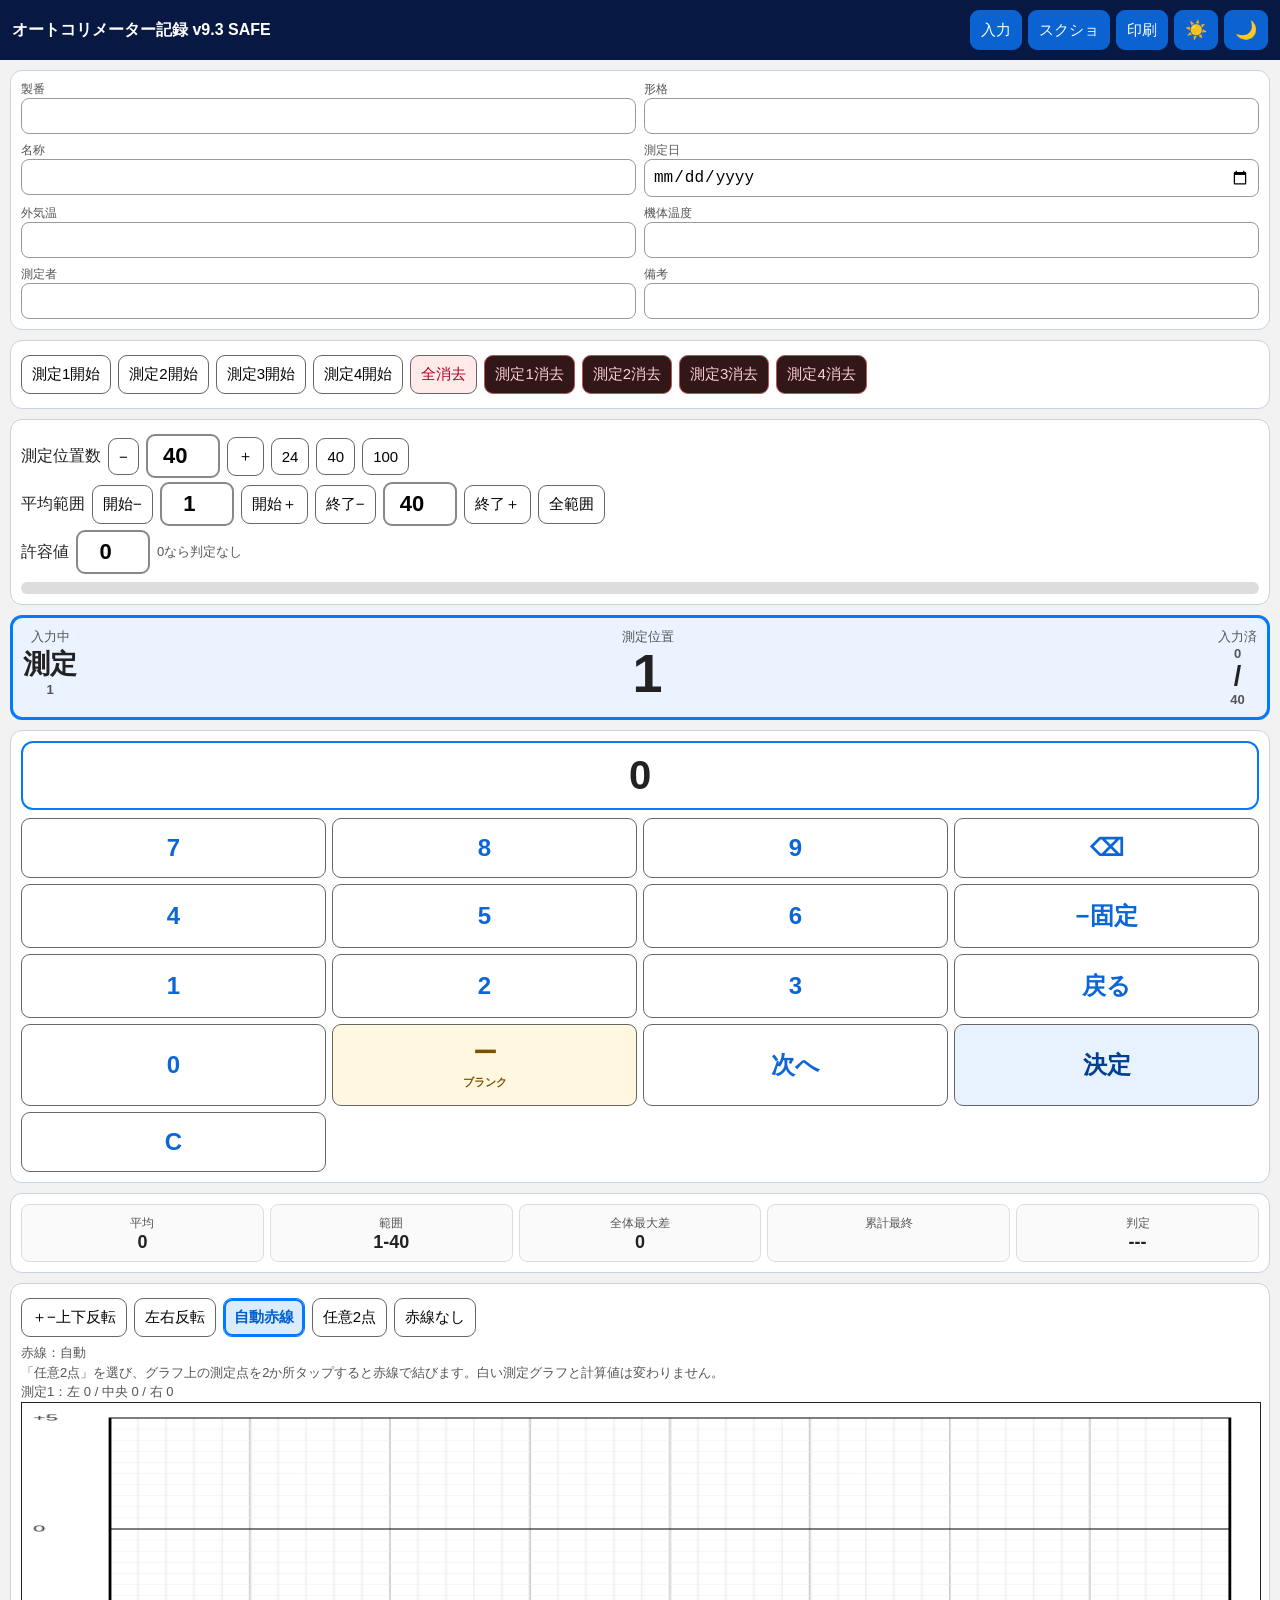
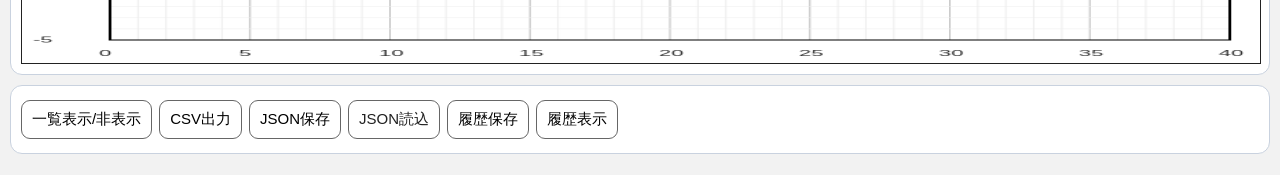
==== index.html @ a9de6040 "v9.3 finish onepage" ====
<!doctype html>
<html lang="ja">
<head>
  <meta charset="utf-8">
  <meta name="viewport" content="width=device-width,initial-scale=1,maximum-scale=1,user-scalable=no">
  <title>オートコリメーター記録 v9.3 SAFE</title>
  <link rel="manifest" href="./manifest.json">
  <link rel="stylesheet" href="./style.css">
</head>
<body>
<header>
  <div class="title">オートコリメーター記録 v9.3 SAFE</div>
  <div class="topBtns">
    <button id="inputBtn">入力</button>
    <button id="shotBtn">スクショ</button>
    <button id="printBtn">印刷</button>
    <button id="lightBtn" class="themeBtn">☀️</button>
    <button id="darkBtn" class="themeBtn">🌙</button>
  </div>
</header>

<main id="inputView">
  <section class="card">
    <div class="metaGrid">
      <label>製番<input id="serial"></label>
      <label>形格<input id="model"></label>
      <label>名称<input id="name"></label>
      <label>測定日<input id="date" type="date"></label>
      <label>外気温<input id="outsideTemp" inputmode="decimal"></label>
      <label>機体温度<input id="machineTemp" inputmode="decimal"></label>
      <label>測定者<input id="operator"></label>
      <label>備考<input id="note"></label>
    </div>
  </section>

  <section class="card">
    <div class="rowBtns">
      <button data-mode="1">測定1開始</button>
      <button data-mode="2">測定2開始</button>
      <button data-mode="3">測定3開始</button>
      <button data-mode="4">測定4開始</button>
      <button id="clearBtn" class="danger" type="button" onclick="clearAllMeasurements()">全消去</button>
      <button id="clearMode1" class="dangerSub" type="button" onclick="clearOneMeasurement(1)">測定1消去</button>
      <button id="clearMode2" class="dangerSub" type="button" onclick="clearOneMeasurement(2)">測定2消去</button>
      <button id="clearMode3" class="dangerSub" type="button" onclick="clearOneMeasurement(3)">測定3消去</button>
      <button id="clearMode4" class="dangerSub" type="button" onclick="clearOneMeasurement(4)">測定4消去</button>
    </div>
  </section>

  <section class="card" id="controlCard">
    <div class="controlLine">
      <span>測定位置数</span>
      <button id="countMinus">−</button>
      <input id="pointCountInput" class="smallNumInput" type="number" inputmode="numeric" min="0" max="100" value="40">
      <button id="countPlus">＋</button>
      <button data-count="24">24</button>
      <button data-count="40">40</button>
      <button data-count="100">100</button>
    </div>
    <div class="controlLine">
      <span>平均範囲</span>
      <button id="rangeStartMinus">開始−</button>
      <input id="rangeStartInput" class="smallNumInput" type="number" inputmode="numeric" min="1" max="100" value="1">
      <button id="rangeStartPlus">開始＋</button>
      <button id="rangeEndMinus">終了−</button>
      <input id="rangeEndInput" class="smallNumInput" type="number" inputmode="numeric" min="1" max="100" value="40">
      <button id="rangeEndPlus">終了＋</button>
      <button id="rangeAll">全範囲</button>
    </div>
    <div class="controlLine">
      <span>許容値</span>
      <input id="toleranceInput" class="smallNumInput" type="number" inputmode="decimal" step="0.5" min="0" value="0">
      <span class="note">0なら判定なし</span>
    </div>
    <div class="progress"><div id="progressBar"></div></div>
  </section>

  <section class="card current">
    <div><span>入力中</span><strong>測定<span id="modeText">1</span></strong></div>
    <div><span>測定位置</span><strong id="rowText" class="bigNum">1</strong></div>
    <div><span>入力済</span><strong><span id="doneText">0</span>/<span id="totalText">40</span></strong></div>
  </section>

  <section class="card padCard">
    <div id="readout">0</div>
    <div class="pad">
      <button data-key="7">7</button><button data-key="8">8</button><button data-key="9">9</button><button id="backspace">⌫</button>
      <button data-key="4">4</button><button data-key="5">5</button><button data-key="6">6</button><button id="minusLock">−固定</button>
      <button data-key="1">1</button><button data-key="2">2</button><button data-key="3">3</button><button id="prevRow">戻る</button>
      <button data-key="0">0</button><button id="blankBtn" class="blankBtn">ー<br><small>ブランク</small></button><button id="skipRow">次へ</button><button id="commit" class="enter">決定</button>
      <button id="clearBuf">C</button>
    </div>
  </section>

  <section class="card summary">
    <div><span>平均</span><b id="avgText">0</b></div>
    <div><span>範囲</span><b id="rangeLabel">1-40</b></div>
    <div><span>全体最大差</span><b id="devText">0</b></div>
    <div><span>累計最終</span><b id="lastText">0</b></div>
    <div><span>判定</span><b id="judgeText">---</b></div>
  </section>

  <section class="card">
    <div class="rowBtns graphBtns">
      <button id="graphInvertYBtn">＋−上下反転</button>
      <button id="graphInvertXBtn">左右反転</button>
      <button id="autoLineBtn">自動赤線</button>
      <button id="manualLineBtn">任意2点</button>
      <button id="offLineBtn">赤線なし</button>
    </div>
    <div id="manualLineStatus" class="note">赤線：自動</div>
    <div class="note">「任意2点」を選び、グラフ上の測定点を2か所タップすると赤線で結びます。白い測定グラフと計算値は変わりません。</div>
    <div id="devDetailText" class="note">測定1：左 0 / 中央 0 / 右 0</div>
    <canvas id="graph" width="900" height="520"></canvas>
  </section>

  <section class="card">
    <div class="rowBtns">
      <button id="toggleTable">一覧表示/非表示</button>
      <button id="csvBtn">CSV出力</button>
      <button id="jsonBtn">JSON保存</button>
      <label class="fileLabel">JSON読込<input id="jsonLoad" type="file" accept=".json,application/json"></label>
      <button id="historySaveBtn">履歴保存</button>
      <button id="historyToggleBtn">履歴表示</button>
    </div>
    <div id="tableWrap" class="hidden">
      <table id="dataTable">
        <thead><tr><th>位置</th><th>測1</th><th>測2</th><th>測3</th><th>測4</th><th>選択測定平均</th><th>補正</th><th>累計</th></tr></thead>
        <tbody id="tbody"></tbody>
      </table>
    </div>
    <div id="historyWrap" class="hidden">
      <h3>測定履歴</h3>
      <div id="historyList"></div>
    </div>
  </section>
</main>


<main id="shotView" class="hidden">
  <div class="printPreviewControls screenOnly">
    <button id="backInput1">入力画面へ戻る</button>
    <button data-print-mode="1">測定1</button>
    <button data-print-mode="2">測定2</button>
    <button data-print-mode="3">測定3</button>
    <button data-print-mode="4">測定4</button>
    <button id="doPrint">表示中を印刷</button>
    <button id="printAllModes">4測定を印刷</button>
    <button id="pdfSelected">PDF保存（表示中）</button>
    <button id="pdfAllModes">PDF保存（4測定）</button>
  </div>
  <div id="printPages"></div>
</main>

<script src="./calc.js"></script>
<script src="./graph.js"></script>
<script src="./app.js"></script>
<script>
if("serviceWorker" in navigator){window.addEventListener("load",()=>navigator.serviceWorker.register("./service-worker.js").catch(()=>{}))}
</script>
</body>
</html>
---- style.css ----
body{font-family:-apple-system,BlinkMacSystemFont,"Segoe UI",sans-serif;margin:0;background:#f2f2f2;color:#222}
header{position:sticky;top:0;z-index:5;background:#071943;color:#fff;padding:10px 12px;display:flex;justify-content:space-between;align-items:center;gap:8px}
.title{font-weight:800}.topBtns{display:flex;gap:6px}button{touch-action:manipulation;-webkit-tap-highlight-color:transparent}
button{font-size:15px;padding:9px 10px;border:1px solid #666;border-radius:9px;background:#fff}.topBtns button{background:#0b63d1;color:white;border-color:#0b63d1}
main{padding:10px}.card{background:#fff;border:1px solid #c9d2df;border-radius:12px;padding:10px;margin-bottom:10px}
.metaGrid{display:grid;grid-template-columns:repeat(2,1fr);gap:8px}.metaGrid label{font-size:12px;color:#555}.metaGrid input{width:100%;box-sizing:border-box;font-size:16px;padding:8px;border:1px solid #999;border-radius:8px}
.rowBtns,.controlLine{display:flex;gap:7px;flex-wrap:wrap;align-items:center;margin:4px 0}.controlLine b{font-size:22px;min-width:36px;text-align:center}.danger{background:#ffe9e9;color:#b00020}
.fileLabel{font-size:15px;padding:9px 10px;border:1px solid #666;border-radius:9px;background:#fff}.fileLabel input{display:none}
.smallNumInput{width:74px;box-sizing:border-box;font-size:22px;font-weight:800;text-align:center;padding:7px;border:2px solid #888;border-radius:9px;background:#fff}
.progress{height:12px;background:#ddd;border-radius:12px;overflow:hidden;margin-top:8px}#progressBar{height:100%;width:0;background:#007aff}
.current{border:3px solid #007aff;background:#eaf3ff;display:flex;justify-content:space-between;text-align:center}.current span{display:block;color:#555;font-size:13px}.current strong{font-size:27px}.bigNum{font-size:54px!important;line-height:1}
#readout{font-size:40px;font-weight:900;text-align:center;padding:10px;border:2px solid #007aff;border-radius:12px;margin-bottom:8px}.pad{display:grid;grid-template-columns:repeat(4,1fr);gap:6px}.pad button{font-size:24px;font-weight:900;padding:15px 0;color:#0b66d8}.pad .enter{background:#e8f2ff;color:#003f91}.minusOn{background:#ffe5e5!important;color:#c00000!important;border:3px solid #c00000!important}
.summary{display:grid;grid-template-columns:repeat(5,1fr);gap:6px}.summary div{background:#fafafa;border:1px solid #ddd;border-radius:8px;padding:8px;text-align:center}.summary span{font-size:12px;color:#555}.summary b{display:block;font-size:18px}.pass{color:#008000}.ng{color:#c00000}
.note{font-size:13px;color:#555;line-height:1.5}canvas{width:100%;height:260px;border:1px solid #222;background:#fff;display:block}
table{border-collapse:collapse;width:100%;font-size:12px}th,td{border:1px solid #aaa;padding:4px;text-align:center}th{background:#eee}td button{width:100%;min-height:30px;border:1px solid #bbb;border-radius:5px;background:#fff}
.hidden{display:none!important}.printCard{background:#fff;color:#000}.printCard h2{text-align:center;margin:0 0 8px}.metaTable{font-size:14px;margin-bottom:8px}#printGraph{height:520px;margin:8px 0}.screenBtns{display:flex;gap:8px;margin-top:10px}
.histItem{border:1px solid #ddd;border-radius:8px;padding:8px;margin:6px 0;background:#fafafa;display:flex;gap:6px;justify-content:space-between;align-items:center;flex-wrap:wrap}
@media print{header,.screenBtns{display:none!important}body{background:#fff}main{padding:0}.card{border:1px solid #000;border-radius:0}#printGraph{height:520px}}
@media(max-width:520px){.metaGrid{grid-template-columns:1fr}.summary{grid-template-columns:repeat(2,1fr)}.current strong{font-size:22px}.bigNum{font-size:44px!important}}


/* v7.1 dark mode */
.themeBtn{min-width:44px;font-size:18px;padding:8px 10px}
body.dark{background:#0f1115;color:#e9edf5}
body.dark header{background:#05070b;color:#fff;border-bottom:1px solid #2b3445}
body.dark .card{background:#171b22;border-color:#333d4e;color:#e9edf5}
body.dark .metaGrid label,body.dark .current span,body.dark .summary span,body.dark .note{color:#b8c0cc}
body.dark input,body.dark .smallNumInput{background:#0f141c;color:#f5f7fb;border-color:#566276}
body.dark button{background:#202734;color:#f4f7ff;border-color:#566276}
body.dark .topBtns button{background:#12376b;color:#fff;border-color:#2e6ac4}
body.dark .danger{background:#3a1717;color:#ffb5b5;border-color:#8d3a3a}
body.dark .fileLabel{background:#202734;color:#f4f7ff;border-color:#566276}
body.dark .progress{background:#303846}
body.dark .current{background:#10243f;border-color:#2f8cff}
body.dark #readout{background:#0f141c;color:#fff;border-color:#2f8cff}
body.dark .pad .enter{background:#12376b;color:#fff}
body.dark .summary div{background:#11161e;border-color:#333d4e}
body.dark canvas{background:#0d1117;border-color:#596579}
body.dark table{color:#e9edf5}
body.dark th{background:#242b36}
body.dark td,body.dark th{border-color:#596579}
body.dark td button{background:#11161e;color:#e9edf5;border-color:#596579}
body.dark .printCard{background:#171b22;color:#e9edf5}
body.dark .histItem{background:#11161e;border-color:#333d4e}
@media print{body.dark{background:#fff;color:#000}body.dark .printCard{background:#fff;color:#000}body.dark canvas{background:#fff}}

/* v7.2 graph controls */
.graphBtns{margin-bottom:6px}.graphBtns button.active{background:#dcecff;border-color:#007aff;color:#005fcf;font-weight:800}body.dark .graphBtns button.active{background:#12376b;border-color:#2f8cff;color:#fff}

/* v7.8 independent table */
td button.disabledCell, body.dark td button.disabledCell{opacity:.25;background:transparent;color:transparent;border-color:#444;pointer-events:none}

button.dangerSub{border-color:#b55;color:#ffd0d0;background:#321719}
button.dangerSub:active{background:#4a2024}

.blankBtn{line-height:1.05;background:#fff7df!important;color:#7a5200!important}
.blankBtn small{font-size:11px;font-weight:700}
body.dark .blankBtn{background:#4b3b15!important;color:#ffe5a2!important;border-color:#8d742f!important}
#graph.manualPick{cursor:crosshair;touch-action:manipulation}
.graphBtns button.active{box-shadow:inset 0 0 0 2px #007aff}


/* v8.5 現場標準レイアウト1 */
#shotView{background:#737373;min-height:100vh;overflow:auto;padding:12px}
.printPreviewControls{position:sticky;top:0;z-index:20;display:flex;flex-wrap:wrap;gap:7px;padding:8px;margin:0 auto 10px;max-width:194mm;background:#171b22;border:1px solid #596579;border-radius:10px}
.printPreviewControls button.active{background:#0b63d1;color:#fff;border-color:#2f8cff}
#printPages{display:flex;flex-direction:column;align-items:center;gap:12px}
.printSheet{box-sizing:border-box;width:194mm;height:281mm;padding:3mm;background:#fff;color:#000;border:1px solid #000;display:none;flex-direction:column;page-break-after:always;break-after:page;font-family:"Yu Gothic","Meiryo",sans-serif}
.printSheet.active{display:flex}
.fieldPrintTitle{position:relative;height:9mm;display:flex;align-items:center;justify-content:center;font-size:15pt;font-weight:800;letter-spacing:.05em}
.fieldPrintTitle .modeLabel{position:absolute;right:2mm;bottom:1mm;font-size:9pt;font-weight:700}
.fieldMeta{width:100%;height:28mm;table-layout:fixed;border-collapse:collapse;font-size:8.5pt}
.fieldMeta th,.fieldMeta td{border:1px solid #000;padding:1mm 1.4mm;background:#fff;color:#000}
.fieldMeta th{width:12mm;font-weight:700;white-space:nowrap}
.fieldMeta .nameCell{text-align:center;font-size:10pt;font-weight:700;line-height:1.45}
.fieldBody{flex:1;min-height:0;display:grid;grid-template-columns:49.5% 50.5%;border-left:1px solid #000;border-right:1px solid #000;border-bottom:1px solid #000}
.fieldTableWrap,.fieldGraphWrap{min-width:0;min-height:0}
.fieldTable{width:100%;height:100%;table-layout:fixed;border-collapse:collapse;font-size:6.6pt}
.fieldTable th,.fieldTable td{padding:0;height:auto;border:1px solid #000;background:#fff;color:#000;text-align:center;line-height:1}
.fieldTable thead tr:first-child{height:7mm}
.fieldTable thead tr:last-child{height:6mm}
.fieldTable .posCol{width:10%}.fieldTable .measureCol{width:18%}.fieldTable .avgCol{width:18%}.fieldTable .corrCol{width:16%}.fieldTable .cumCol{width:18%}
.fieldGraphWrap{display:flex;flex-direction:column;border-left:1px solid #000}
.fieldGraphHeading{height:13mm;box-sizing:border-box;display:flex;align-items:center;justify-content:center;border-bottom:1px solid #000;font-size:9pt;font-weight:700}
.fieldPrintGraph{flex:1;min-height:0;width:100%;height:100%;border:0;background:#fff}
.fieldFooter{height:14mm;display:grid;grid-template-columns:14% 14% 15% 25% 32%;border-left:1px solid #000;border-right:1px solid #000;border-bottom:1px solid #000;font-size:7.5pt}
.fieldFooter>div{border-right:1px solid #000;display:flex;flex-direction:column;align-items:center;justify-content:center;text-align:center;padding:.5mm}
.fieldFooter>div:last-child{border-right:0}
.fieldFooter b{font-size:9pt;margin-top:.5mm}
.fieldFooter .notePrint{align-items:flex-start;text-align:left;padding-left:2mm;overflow:hidden}
@media screen and (max-width:820px){#shotView{padding:6px}}
@page{size:A4 portrait;margin:8mm}
@media print{
 html,body{width:auto!important;height:auto!important;background:#fff!important}
 header,#inputView,.screenOnly{display:none!important}
 #shotView{display:block!important;padding:0!important;background:#fff!important;overflow:visible!important}
 #printPages{display:block!important}
 .printSheet{display:none;width:194mm;height:281mm;padding:3mm;margin:0;border:0;box-shadow:none}
 body.printing-all .printSheet{display:flex!important}
 body.printing-selected .printSheet.active{display:flex!important}
 body.printing-selected .printSheet:not(.active){display:none!important}
 .printSheet:last-child{page-break-after:auto;break-after:auto}
}


/* v8.6 印刷品質調整 */
.printSheet,
.printSheet *{
  -webkit-print-color-adjust:exact;
  print-color-adjust:exact;
}
.printSheet,
.printSheet table,
.printSheet th,
.printSheet td,
.printSheet .fieldPrintTitle,
.printSheet .fieldGraphHeading,
.printSheet .fieldFooter,
.printSheet .fieldMeta,
.printSheet .fieldTable{
  background:#fff!important;
  color:#000!important;
}
.printSheet th,
.printSheet td{
  border-color:#000!important;
}
.fieldGraphHeading{
  padding:0!important;
  display:grid!important;
  grid-template-rows:6.5mm 6.5mm;
  align-items:stretch!important;
}
.fieldGraphTitle{
  display:flex;
  justify-content:center;
  align-items:center;
  border-bottom:1px solid #000;
  font-size:9pt;
  font-weight:700;
}
.fieldScaleLabels{
  position:relative;
  height:100%;
  overflow:visible;
  font-size:6.5pt;
  font-weight:500;
}
.fieldScaleLabels span{
  position:absolute;
  top:50%;
  transform:translate(-50%,-50%);
  white-space:nowrap;
}
.fieldPrintGraph{
  display:block;
  width:100%!important;
  height:100%!important;
}
@media print{
  .printSheet,
  .printSheet *{
    background:#fff!important;
    color:#000!important;
    box-shadow:none!important;
    text-shadow:none!important;
  }
  .printSheet th,
  .printSheet td{
    background:#fff!important;
    color:#000!important;
    border-color:#000!important;
  }
}


/* v8.7 印刷レイアウト微調整 */
.fieldBody{
  column-gap:0!important;
  gap:0!important;
}
.fieldTableWrap{
  margin:0!important;
  padding:0!important;
}
.fieldGraphWrap{
  margin:0!important;
  padding:0!important;
  border-left:0!important;
}
.fieldTable{
  border-right:1px solid #000!important;
}
.fieldPrintGraph{
  margin:0!important;
  padding:0!important;
}
.fieldScaleLabels span{
  font-size:6.2pt!important;
}


/* v8.8 A4 1ページ安定化 */
@page{size:A4 portrait;margin:0!important}
@media print{
 html,body{margin:0!important;padding:0!important;width:210mm!important;height:auto!important}
 #shotView{margin:0!important;padding:0!important}
 .printSheet{
  box-sizing:border-box!important;width:210mm!important;height:296mm!important;max-height:296mm!important;
  padding:9mm 10mm 10mm!important;overflow:hidden!important;
  page-break-inside:avoid!important;break-inside:avoid!important
 }
 .fieldPrintTitle{height:8mm!important;font-size:13pt!important}
 .fieldMeta{height:25mm!important}
 .fieldFooter{height:12mm!important}
}


/* v9.1 スキャン原本準拠・現場標準レイアウト1 */
.printSheet{
  width:194mm!important;
  height:281mm!important;
  padding:6mm 9mm 7mm!important;
  border:0!important;
}
.fieldPrintTitle{
  height:8mm!important;
  justify-content:flex-start!important;
  font-size:0!important;
}
.fieldPrintTitle::after{
  content:"";
}
.fieldPrintTitle .modeLabel{
  right:0!important;
  bottom:0!important;
  font-size:7pt!important;
}
.fieldMeta{
  height:18mm!important;
  font-size:7.2pt!important;
}
.fieldMeta th,.fieldMeta td{
  padding:.35mm .8mm!important;
  line-height:1.05!important;
}
.fieldMeta th{width:10mm!important}
.fieldMeta .nameCell{
  text-align:left!important;
  font-size:7.5pt!important;
  font-weight:400!important;
  padding-left:1mm!important;
}
.fieldBody{
  grid-template-columns:41% 59%!important;
  border-top:0!important;
}
.fieldTable{
  font-size:6.4pt!important;
}
.fieldTable thead tr:first-child{height:5mm!important}
.fieldTable thead tr:last-child{height:5mm!important}
.fieldTable th,.fieldTable td{
  border-width:.35mm!important;
}
.fieldTable .posCol{width:14%!important}
.fieldTable .measureCol{width:18%!important}
.fieldTable .avgCol{width:18%!important}
.fieldTable .corrCol{width:15%!important}
.fieldTable .cumCol{width:17%!important}
.fieldGraphHeading{
  height:10mm!important;
  grid-template-rows:5mm 5mm!important;
  border-bottom:.35mm solid #000!important;
}
.fieldGraphTitle{
  font-size:7pt!important;
  border-bottom:0!important;
}
.fieldScaleLabels{
  font-size:6pt!important;
}
.fieldScaleLabels span{
  font-size:6pt!important;
}
.fieldFooter{
  height:12mm!important;
  grid-template-columns:34% 18% 24% 24%!important;
  font-size:6.5pt!important;
}
.fieldFooter>div:nth-child(2),
.fieldFooter>div:nth-child(3),
.fieldFooter>div:nth-child(4){
  display:none!important;
}
.fieldFooter>div:first-child{
  grid-column:2/3;
}
.fieldFooter .notePrint{
  grid-column:3/5;
}
.scanFooterInfo{
  height:11mm;
  display:grid;
  grid-template-columns:34% 18% 24% 24%;
  border-left:.35mm solid #000;
  border-right:.35mm solid #000;
  border-bottom:.35mm solid #000;
  font-size:6.5pt;
}
.scanFooterInfo>div{
  border-right:.35mm solid #000;
  display:flex;
  align-items:center;
  padding:0 1mm;
}
.scanFooterInfo>div:last-child{border-right:0}
.scanFooterLeft{
  display:grid!important;
  grid-template-rows:repeat(3,1fr);
  padding:0!important;
}
.scanFooterLeft span{
  border-bottom:.25mm solid #000;
  padding-left:1mm;
  display:flex;
  align-items:center;
}
.scanFooterLeft span:last-child{border-bottom:0}
@media print{
 .printSheet{
  width:210mm!important;
  height:296mm!important;
  padding:12mm 18mm 12mm!important;
 }
}


/* v9.2 スキャン原本完全再現向け上書き */
.printSheet{
  width:194mm!important;
  height:281mm!important;
  padding:5mm 8mm 6mm!important;
  border:0!important;
  font-family:"Yu Gothic","Meiryo",sans-serif!important;
}
.originalTopCode{
  height:7mm;
  position:relative;
}
.originalTopCode::after{
  content:"";
  position:absolute;
  right:0;
  bottom:1mm;
  font-size:6.5pt;
}
.fieldPrintTitle{display:none!important}

.originalMeta{
  height:17mm!important;
  border-collapse:collapse!important;
  table-layout:fixed!important;
  font-size:6.8pt!important;
}
.originalMeta th,.originalMeta td{
  border:.32mm solid #000!important;
  background:#fff!important;
  color:#000!important;
  padding:.15mm .6mm!important;
  line-height:1.05!important;
  vertical-align:middle!important;
}
.originalMeta th{
  width:11mm!important;
  font-weight:700!important;
  text-align:left!important;
  white-space:nowrap!important;
}
.originalMeta .nameHead{
  width:11mm!important;
  text-align:left!important;
}
.originalMeta .nameCell{
  width:52mm!important;
  text-align:left!important;
  font-size:7pt!important;
  font-weight:400!important;
  padding-left:.8mm!important;
}

.fieldBody{
  flex:1!important;
  min-height:0!important;
  display:grid!important;
  grid-template-columns:40.7% 59.3%!important;
  gap:0!important;
  border-left:.32mm solid #000!important;
  border-right:.32mm solid #000!important;
  border-bottom:0!important;
}
.fieldTableWrap,.fieldGraphWrap{
  min-width:0!important;
  min-height:0!important;
  margin:0!important;
  padding:0!important;
}
.fieldTable{
  width:100%!important;
  height:100%!important;
  table-layout:fixed!important;
  border-collapse:collapse!important;
  font-size:6.1pt!important;
  border-right:.32mm solid #000!important;
}
.fieldTable th,.fieldTable td{
  padding:0!important;
  border:.25mm solid #000!important;
  background:#fff!important;
  color:#000!important;
  text-align:center!important;
  line-height:1!important;
}
.fieldTable thead tr:first-child{height:4.5mm!important}
.fieldTable thead tr:last-child{height:4.2mm!important}
.fieldTable .posCol{width:14%!important}
.fieldTable .measureCol{width:18%!important}
.fieldTable .avgCol{width:18%!important}
.fieldTable .corrCol{width:15%!important}
.fieldTable .cumCol{width:17%!important}

.fieldGraphWrap{
  display:flex!important;
  flex-direction:column!important;
  border-left:0!important;
}
.fieldGraphHeading{
  height:8.7mm!important;
  display:grid!important;
  grid-template-rows:4.4mm 4.3mm!important;
  border-bottom:.32mm solid #000!important;
  background:#fff!important;
  overflow:visible!important;
}
.fieldGraphTitle{
  display:flex!important;
  align-items:center!important;
  justify-content:center!important;
  font-size:6.8pt!important;
  font-weight:700!important;
  border:0!important;
  white-space:nowrap!important;
}
.fieldScaleLabels{
  position:relative!important;
  overflow:visible!important;
  height:100%!important;
  font-size:5.5pt!important;
}
.fieldScaleLabels span{
  position:absolute!important;
  top:50%!important;
  width:10mm!important;
  margin-left:-5mm!important;
  transform:translateY(-50%)!important;
  text-align:center!important;
  white-space:nowrap!important;
  font-size:5.5pt!important;
  line-height:1!important;
}
.fieldPrintGraph{
  flex:1!important;
  width:100%!important;
  height:100%!important;
  display:block!important;
  margin:0!important;
  padding:0!important;
  border:0!important;
  background:#fff!important;
}

.scanFooterInfo,.fieldFooter{display:none!important}
.originalFooter{
  height:10.5mm;
  display:grid;
  grid-template-columns:40.7% 18% 18% 23.3%;
  border-left:.32mm solid #000;
  border-right:.32mm solid #000;
  border-bottom:.32mm solid #000;
  font-size:6.2pt;
}
.originalFooter>div{
  border-right:.32mm solid #000;
  min-width:0;
}
.originalFooter>div:last-child{border-right:0}
.originalFooterLeft{
  display:grid;
  grid-template-rows:repeat(3,1fr);
}
.originalFooterLeft>div{
  display:grid;
  grid-template-columns:1fr 11mm;
  border-bottom:.25mm solid #000;
  align-items:center;
}
.originalFooterLeft>div:last-child{border-bottom:0}
.originalFooterLeft span:first-child{padding-left:1mm}
.unitCell{
  height:100%;
  border-left:.25mm solid #000;
  display:flex;
  align-items:center;
  justify-content:center;
}
.judgeLabel,.judgeValue,.footerBlank{
  display:flex;
  align-items:center;
  justify-content:center;
}
.judgeValue{font-weight:700}

@media print{
 @page{size:A4 portrait;margin:0!important}
 html,body{margin:0!important;padding:0!important;width:210mm!important;height:297mm!important}
 .printSheet{
   width:210mm!important;
   height:297mm!important;
   padding:8mm 17mm 8mm!important;
   overflow:hidden!important;
   page-break-after:always!important;
   break-after:page!important;
 }
 .printSheet:last-child{page-break-after:auto!important;break-after:auto!important}
}


/* v9.3 仕上げ版：目盛数字非表示・A4一枚固定 */
.fieldScaleLabels{
  visibility:hidden!important;
}
.fieldScaleLabels span{
  display:none!important;
}
.fieldGraphHeading{
  grid-template-rows:4.4mm 4.3mm!important;
}
.printSheet{
  width:194mm!important;
  height:278mm!important;
  padding:4mm 8mm 5mm!important;
}
.originalTopCode{height:5.5mm!important}
.originalMeta{height:16mm!important}
.originalFooter{height:9.5mm!important}
.fieldGraphTitle{font-size:6.5pt!important}

@media print{
  @page{size:A4 portrait;margin:0!important}
  html,body{
    margin:0!important;
    padding:0!important;
    width:210mm!important;
    height:297mm!important;
    overflow:hidden!important;
  }
  #shotView{
    margin:0!important;
    padding:0!important;
    overflow:hidden!important;
  }
  #printPages{
    margin:0!important;
    padding:0!important;
    display:block!important;
  }
  .printSheet{
    box-sizing:border-box!important;
    width:210mm!important;
    height:294mm!important;
    max-height:294mm!important;
    padding:7mm 16mm 7mm!important;
    overflow:hidden!important;
    page-break-inside:avoid!important;
    break-inside:avoid!important;
    page-break-after:always!important;
    break-after:page!important;
  }
  .printSheet:last-child{
    page-break-after:auto!important;
    break-after:auto!important;
  }
  .originalTopCode{height:5mm!important}
  .originalMeta{height:15.5mm!important}
  .originalFooter{height:9mm!important}
}
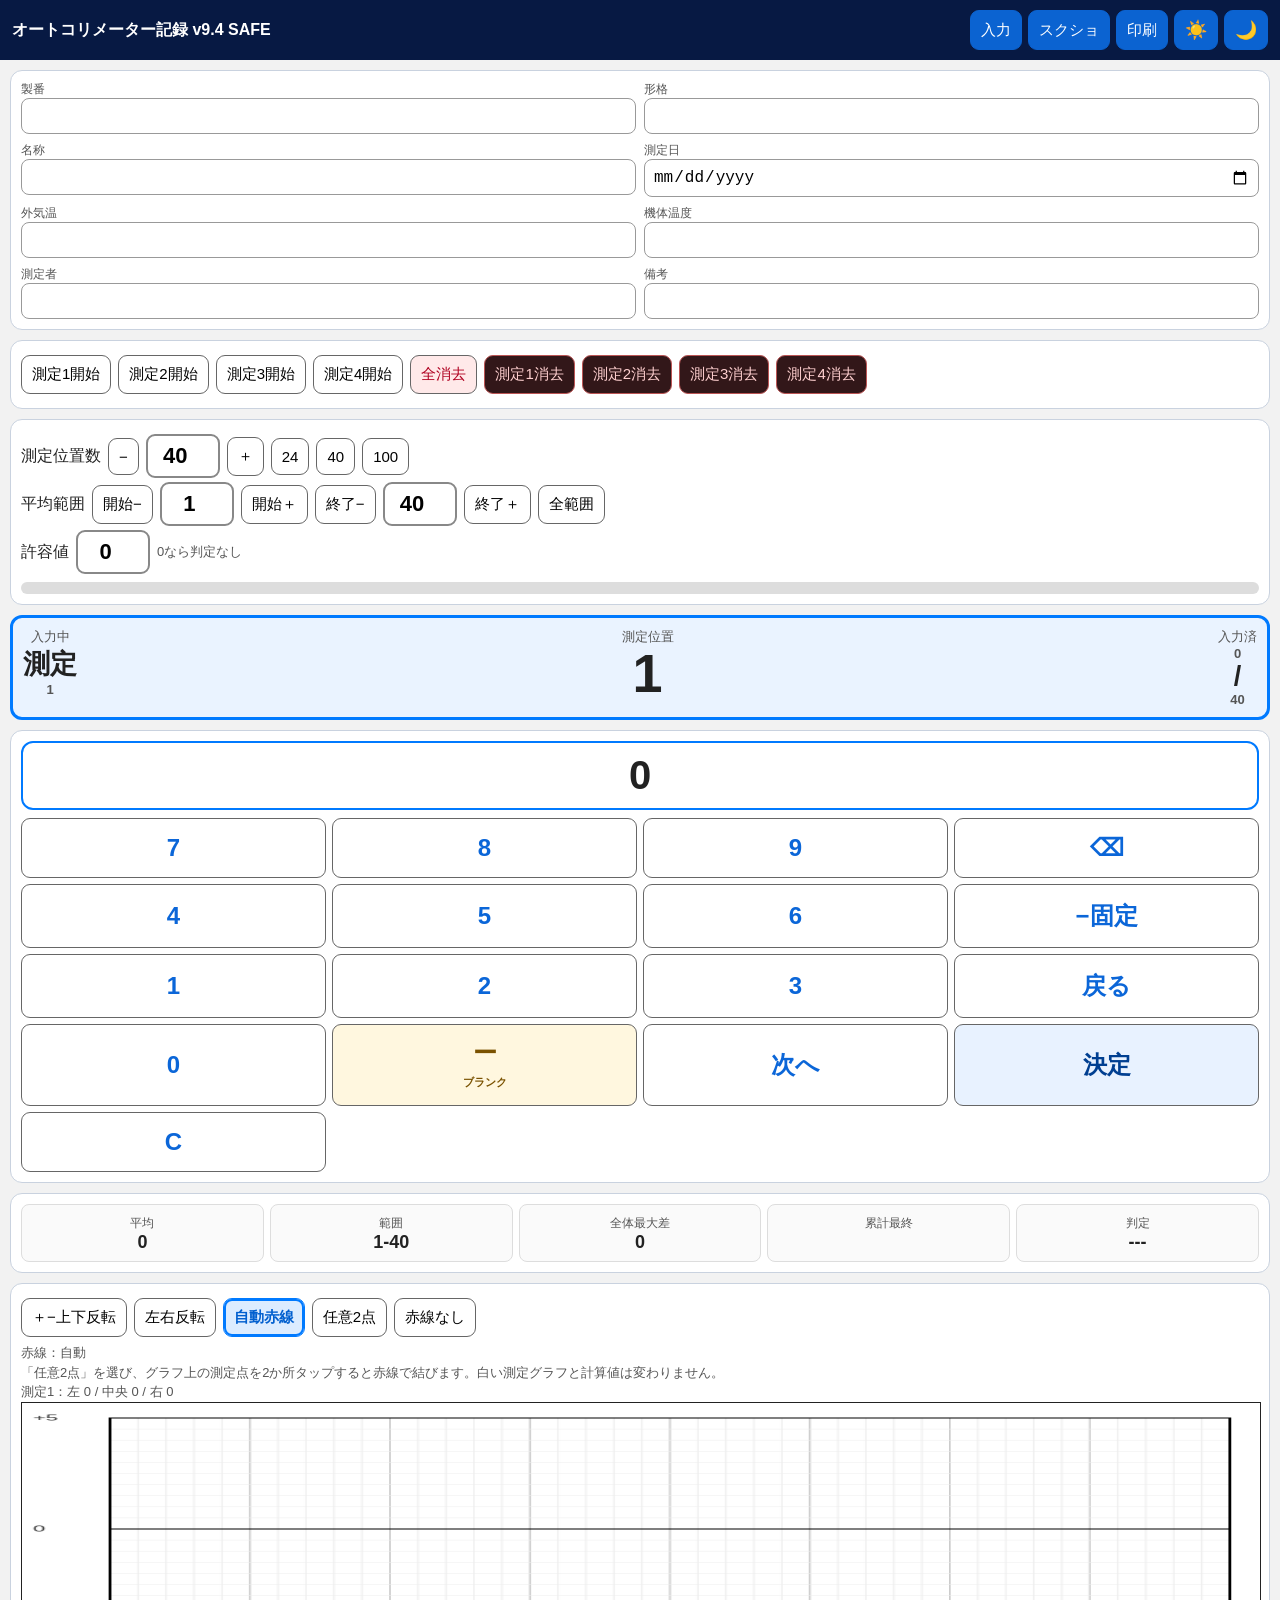
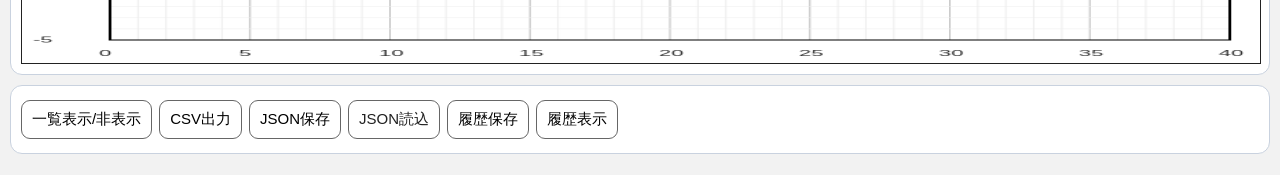
==== commit 1ae57c9c: "v9.4 flip onepage fix" ====
--- a/index.html
+++ b/index.html
@@ -3,13 +3,13 @@
 <head>
   <meta charset="utf-8">
   <meta name="viewport" content="width=device-width,initial-scale=1,maximum-scale=1,user-scalable=no">
-  <title>オートコリメーター記録 v9.3 SAFE</title>
+  <title>オートコリメーター記録 v9.4 SAFE</title>
   <link rel="manifest" href="./manifest.json">
   <link rel="stylesheet" href="./style.css">
 </head>
 <body>
 <header>
-  <div class="title">オートコリメーター記録 v9.3 SAFE</div>
+  <div class="title">オートコリメーター記録 v9.4 SAFE</div>
   <div class="topBtns">
     <button id="inputBtn">入力</button>
     <button id="shotBtn">スクショ</button>
--- a/style.css
+++ b/style.css
@@ -594,3 +594,46 @@
   .originalMeta{height:15.5mm!important}
   .originalFooter{height:9mm!important}
 }
+
+
+/* v9.4 印刷反転対応・A4一枚収容強化 */
+.printSheet{
+  width:190mm!important;
+  height:268mm!important;
+  padding:3mm 7mm 4mm!important;
+}
+.originalTopCode{height:4.5mm!important}
+.originalMeta{height:15mm!important}
+.originalFooter{height:8.5mm!important}
+.fieldGraphHeading{height:8mm!important;grid-template-rows:4mm 4mm!important}
+.fieldTable thead tr:first-child{height:4.2mm!important}
+.fieldTable thead tr:last-child{height:3.9mm!important}
+
+@media print{
+  @page{size:A4 portrait;margin:0!important}
+  html,body{
+    margin:0!important;
+    padding:0!important;
+    width:210mm!important;
+    height:297mm!important;
+    overflow:hidden!important;
+  }
+  #shotView,#printPages{
+    margin:0!important;
+    padding:0!important;
+    overflow:hidden!important;
+  }
+  .printSheet{
+    width:210mm!important;
+    height:276mm!important;
+    max-height:276mm!important;
+    padding:5mm 17mm 5mm!important;
+    overflow:hidden!important;
+    page-break-inside:avoid!important;
+    break-inside:avoid!important;
+  }
+  .originalTopCode{height:4mm!important}
+  .originalMeta{height:14.5mm!important}
+  .originalFooter{height:8mm!important}
+  .fieldGraphHeading{height:7.5mm!important;grid-template-rows:3.8mm 3.7mm!important}
+}
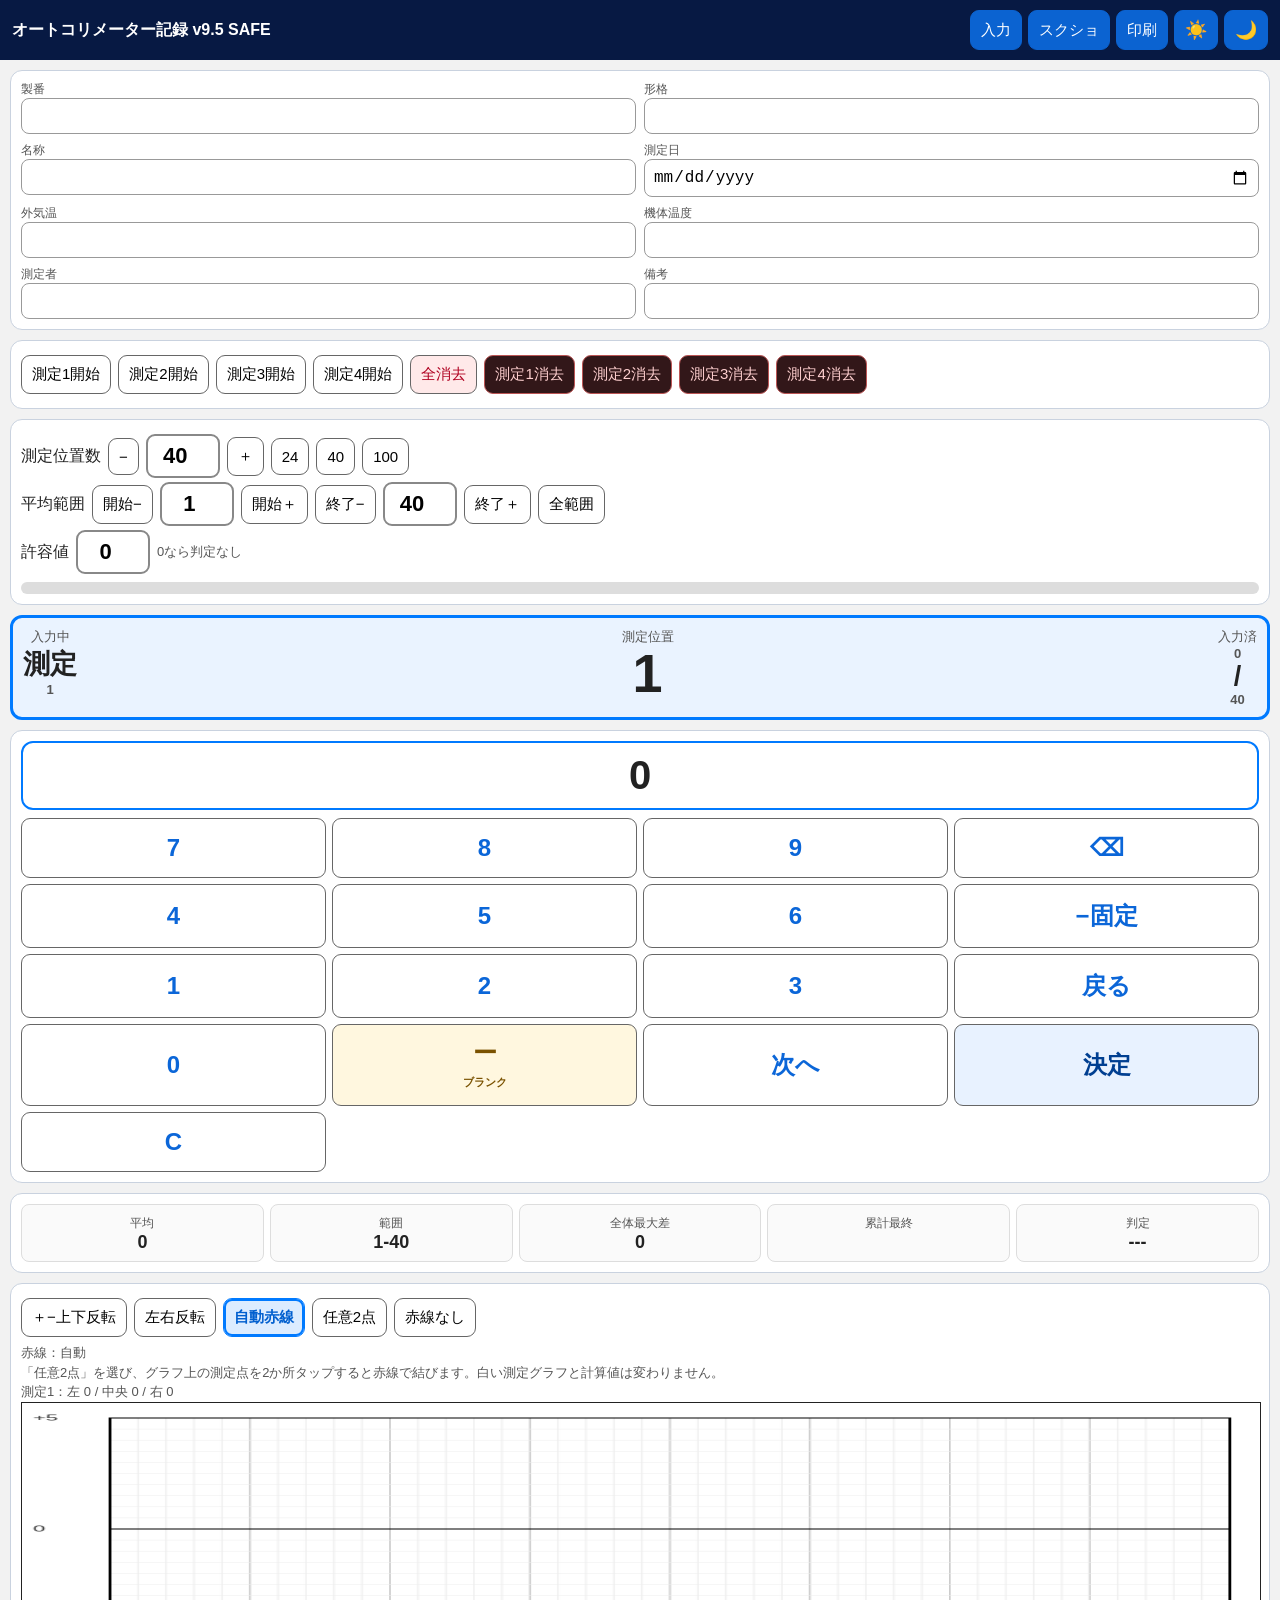
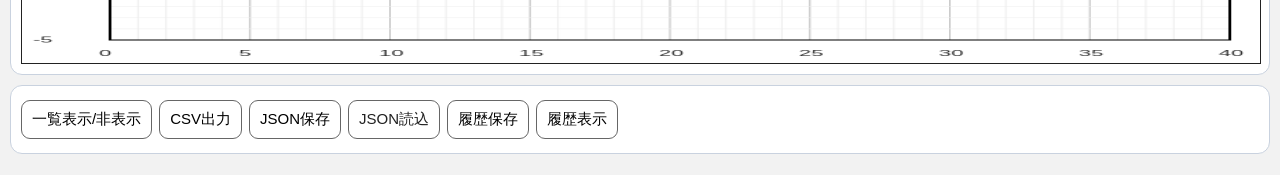
==== commit bb08b50a: "v9.5 single page print fix" ====
--- a/index.html
+++ b/index.html
@@ -3,13 +3,13 @@
 <head>
   <meta charset="utf-8">
   <meta name="viewport" content="width=device-width,initial-scale=1,maximum-scale=1,user-scalable=no">
-  <title>オートコリメーター記録 v9.4 SAFE</title>
+  <title>オートコリメーター記録 v9.5 SAFE</title>
   <link rel="manifest" href="./manifest.json">
   <link rel="stylesheet" href="./style.css">
 </head>
 <body>
 <header>
-  <div class="title">オートコリメーター記録 v9.4 SAFE</div>
+  <div class="title">オートコリメーター記録 v9.5 SAFE</div>
   <div class="topBtns">
     <button id="inputBtn">入力</button>
     <button id="shotBtn">スクショ</button>
--- a/style.css
+++ b/style.css
@@ -637,3 +637,41 @@
   .originalFooter{height:8mm!important}
   .fieldGraphHeading{height:7.5mm!important;grid-template-rows:3.8mm 3.7mm!important}
 }
+
+
+/* v9.5 空白2ページ目の発生を防止 */
+@media print{
+  /* 表示中の1測定だけ印刷する場合、強制改ページを完全解除 */
+  body.printing-selected .printSheet.active{
+    display:flex!important;
+    page-break-after:auto!important;
+    break-after:auto!important;
+    page-break-before:auto!important;
+    break-before:auto!important;
+  }
+  body.printing-selected .printSheet:not(.active){
+    display:none!important;
+    page-break-after:auto!important;
+    break-after:auto!important;
+  }
+
+  /* 4測定印刷時だけページ区切りを使う */
+  body.printing-all .printSheet{
+    display:flex!important;
+    page-break-after:always!important;
+    break-after:page!important;
+  }
+  body.printing-all .printSheet:last-child{
+    page-break-after:auto!important;
+    break-after:auto!important;
+  }
+
+  /* AirPrintの実印刷領域に余裕を持たせる */
+  body.printing-selected .printSheet{
+    height:268mm!important;
+    max-height:268mm!important;
+    padding-top:4mm!important;
+    padding-bottom:4mm!important;
+    overflow:hidden!important;
+  }
+}
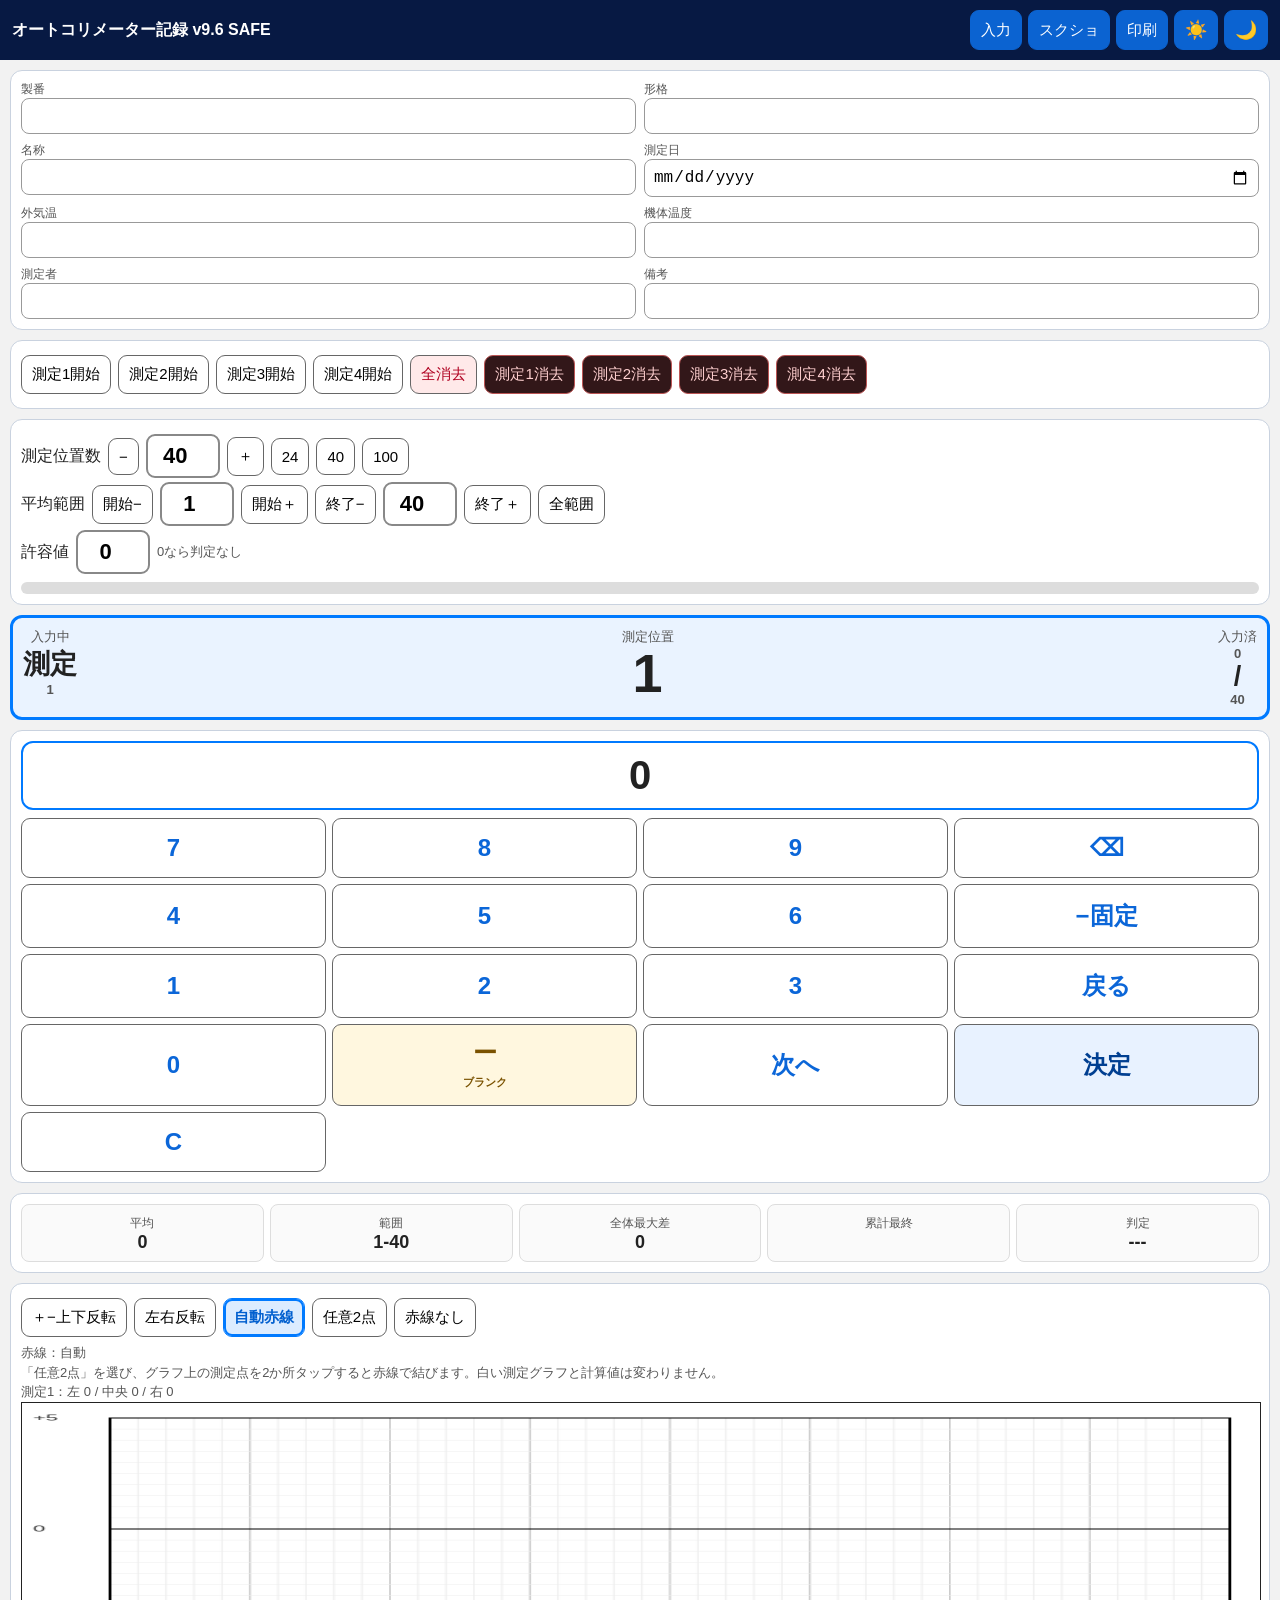
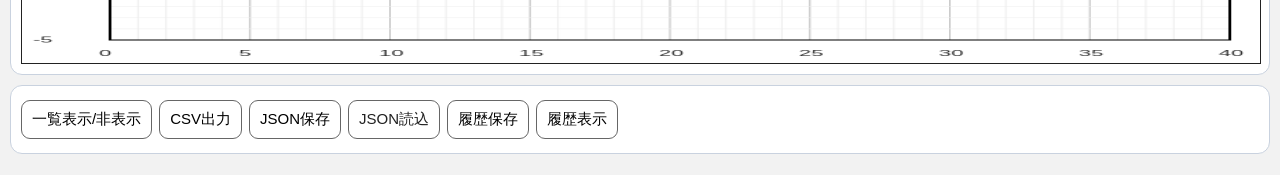
==== commit cfcdd075: "v9.6 AirPrint engine fix" ====
--- a/index.html
+++ b/index.html
@@ -3,13 +3,13 @@
 <head>
   <meta charset="utf-8">
   <meta name="viewport" content="width=device-width,initial-scale=1,maximum-scale=1,user-scalable=no">
-  <title>オートコリメーター記録 v9.5 SAFE</title>
+  <title>オートコリメーター記録 v9.6 SAFE</title>
   <link rel="manifest" href="./manifest.json">
   <link rel="stylesheet" href="./style.css">
 </head>
 <body>
 <header>
-  <div class="title">オートコリメーター記録 v9.5 SAFE</div>
+  <div class="title">オートコリメーター記録 v9.6 SAFE</div>
   <div class="topBtns">
     <button id="inputBtn">入力</button>
     <button id="shotBtn">スクショ</button>
@@ -158,5 +158,6 @@
 <script>
 if("serviceWorker" in navigator){window.addEventListener("load",()=>navigator.serviceWorker.register("./service-worker.js").catch(()=>{}))}
 </script>
+  <div id="printOnlyHost"></div>
 </body>
 </html>
--- a/style.css
+++ b/style.css
@@ -675,3 +675,74 @@
     overflow:hidden!important;
   }
 }
+
+
+/* v9.6 AirPrint専用印刷エンジン */
+#printOnlyHost{
+  display:none;
+}
+
+@media print{
+  @page{
+    size:A4 portrait;
+    margin:0!important;
+  }
+
+  html,body{
+    margin:0!important;
+    padding:0!important;
+    width:210mm!important;
+    height:297mm!important;
+    overflow:hidden!important;
+    background:#fff!important;
+  }
+
+  header,
+  #inputView,
+  #shotView{
+    display:none!important;
+  }
+
+  #printOnlyHost{
+    display:block!important;
+    position:absolute!important;
+    left:0!important;
+    top:0!important;
+    width:210mm!important;
+    height:297mm!important;
+    overflow:hidden!important;
+    background:#fff!important;
+  }
+
+  #printOnlyHost .printStage{
+    position:absolute!important;
+    left:0!important;
+    top:0!important;
+    width:210mm!important;
+    height:297mm!important;
+    overflow:hidden!important;
+    transform-origin:top left!important;
+  }
+
+  #printOnlyHost .printSheet{
+    display:flex!important;
+    box-sizing:border-box!important;
+    width:210mm!important;
+    height:297mm!important;
+    max-height:297mm!important;
+    margin:0!important;
+    padding:7mm 16mm 7mm!important;
+    border:0!important;
+    overflow:hidden!important;
+    page-break-after:auto!important;
+    break-after:auto!important;
+    page-break-before:auto!important;
+    break-before:auto!important;
+    page-break-inside:avoid!important;
+    break-inside:avoid!important;
+  }
+
+  #printOnlyHost .printSheet *{
+    box-sizing:border-box!important;
+  }
+}
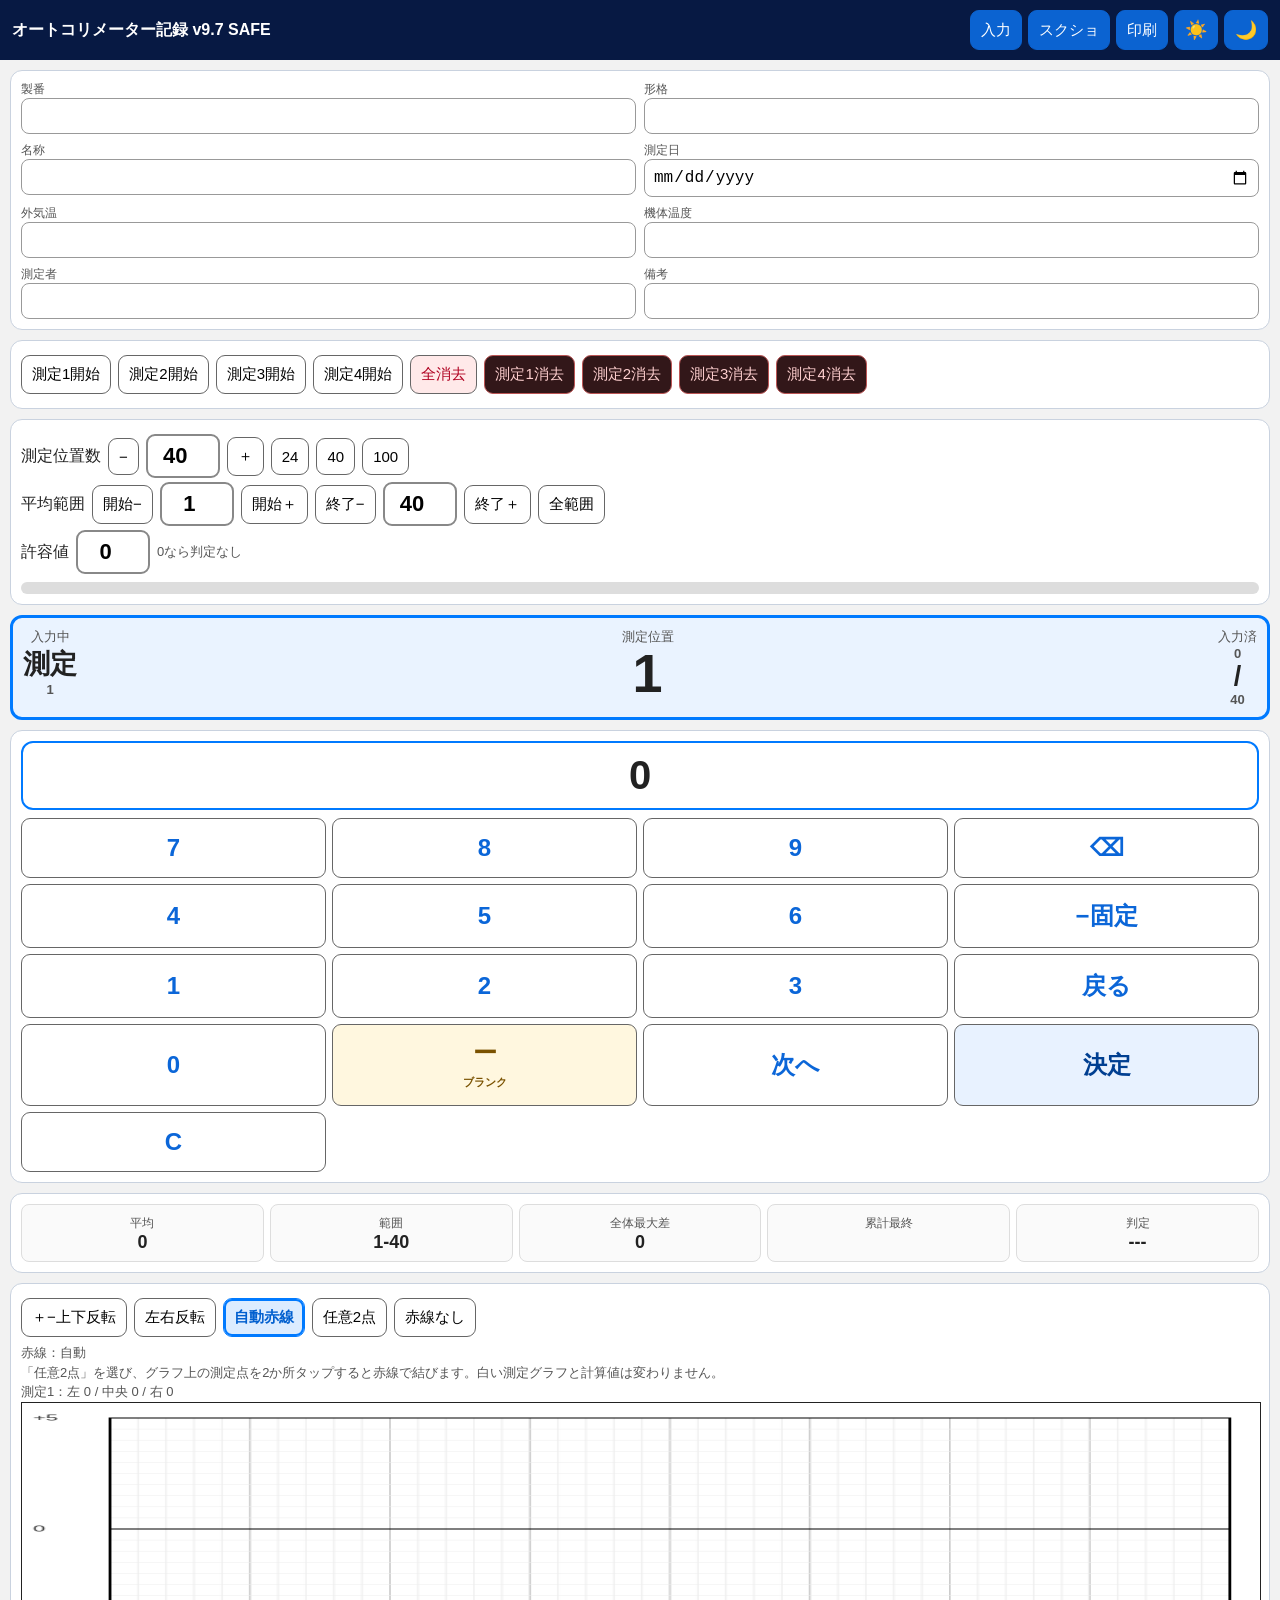
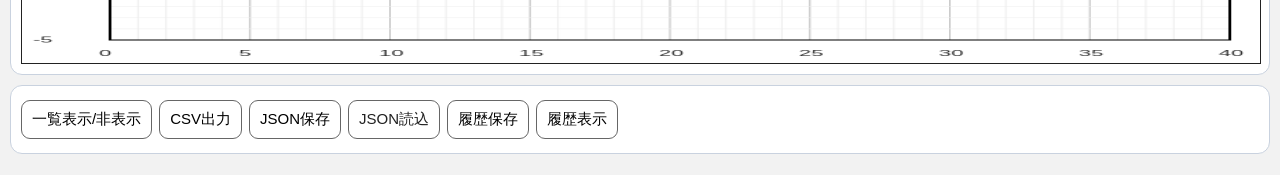
==== commit 7646f13c: "v9.7 PDF print stable" ====
--- a/index.html
+++ b/index.html
@@ -3,13 +3,13 @@
 <head>
   <meta charset="utf-8">
   <meta name="viewport" content="width=device-width,initial-scale=1,maximum-scale=1,user-scalable=no">
-  <title>オートコリメーター記録 v9.6 SAFE</title>
+  <title>オートコリメーター記録 v9.7 SAFE</title>
   <link rel="manifest" href="./manifest.json">
   <link rel="stylesheet" href="./style.css">
 </head>
 <body>
 <header>
-  <div class="title">オートコリメーター記録 v9.6 SAFE</div>
+  <div class="title">オートコリメーター記録 v9.7 SAFE</div>
   <div class="topBtns">
     <button id="inputBtn">入力</button>
     <button id="shotBtn">スクショ</button>
@@ -144,8 +144,8 @@
     <button data-print-mode="2">測定2</button>
     <button data-print-mode="3">測定3</button>
     <button data-print-mode="4">測定4</button>
-    <button id="doPrint">表示中を印刷</button>
-    <button id="printAllModes">4測定を印刷</button>
+    <button id="doPrint">表示中をPDF印刷</button>
+    <button id="printAllModes">4測定をPDF印刷</button>
     <button id="pdfSelected">PDF保存（表示中）</button>
     <button id="pdfAllModes">PDF保存（4測定）</button>
   </div>
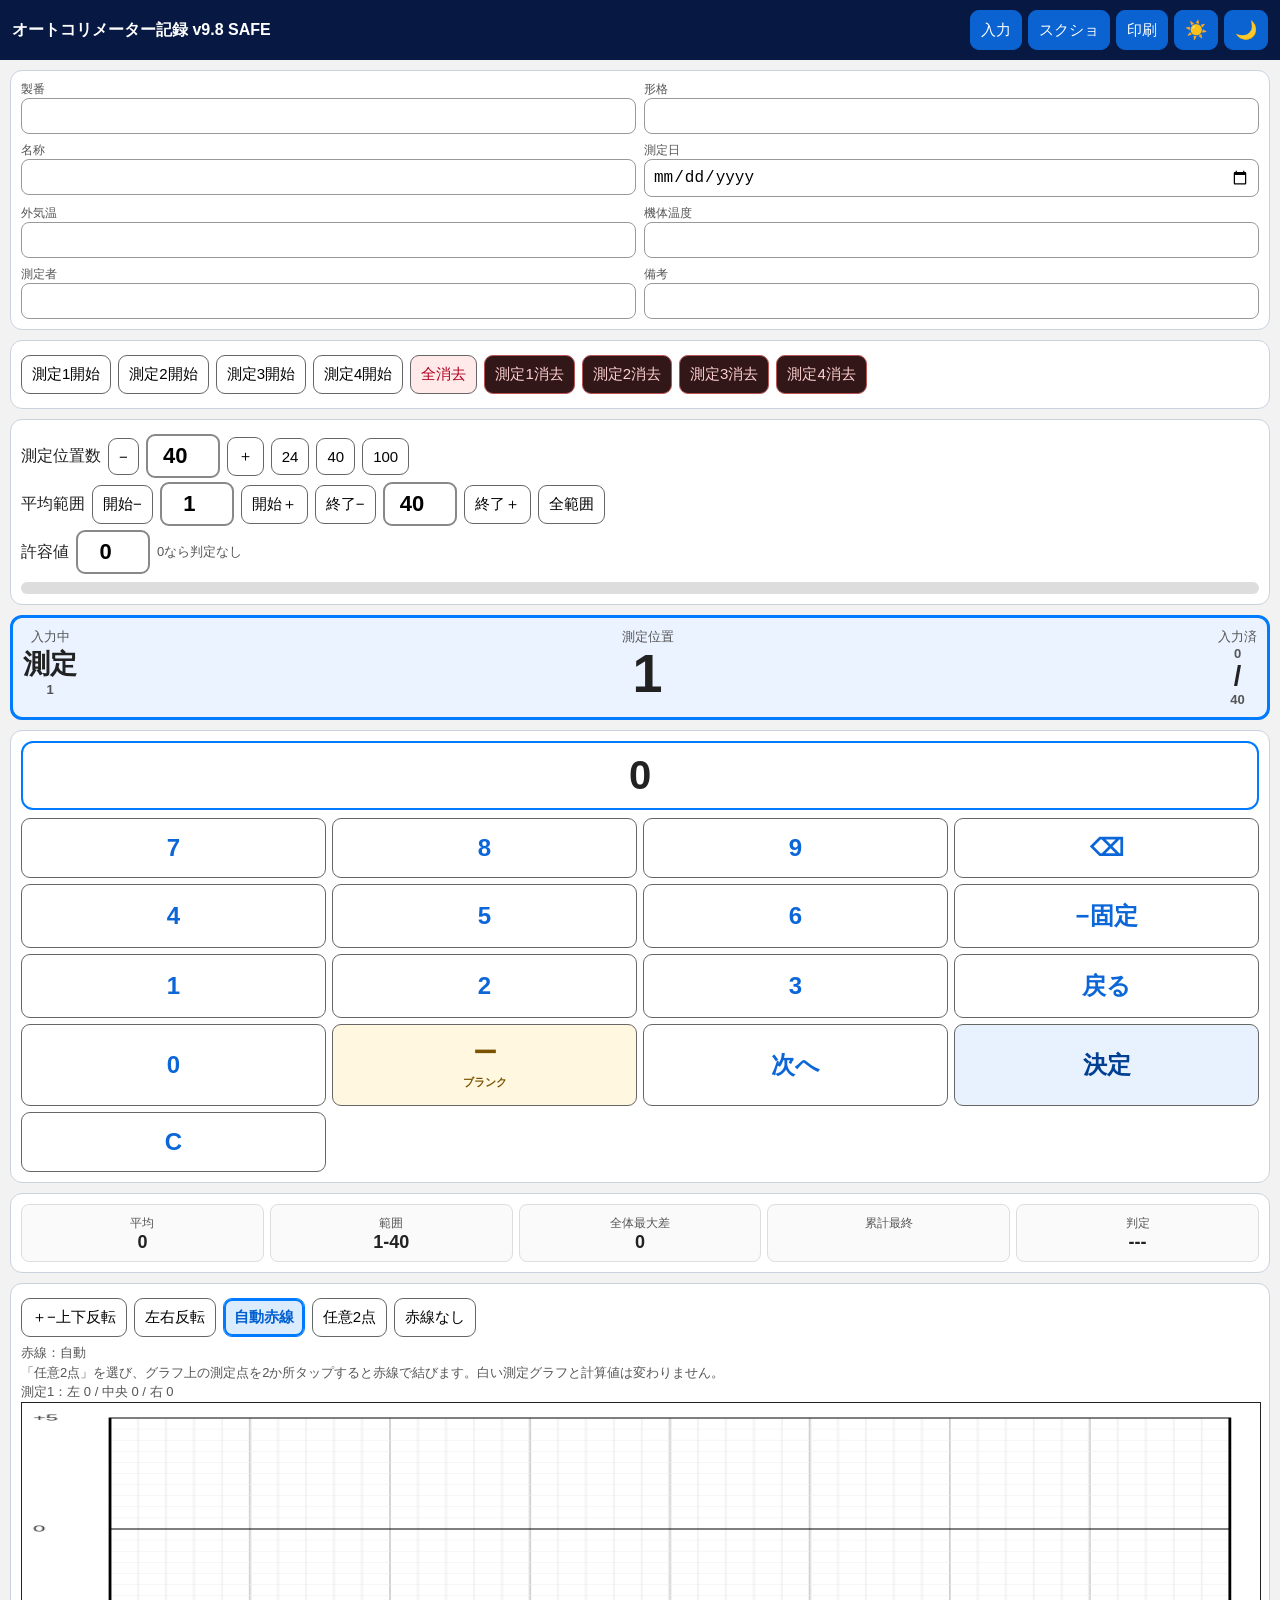
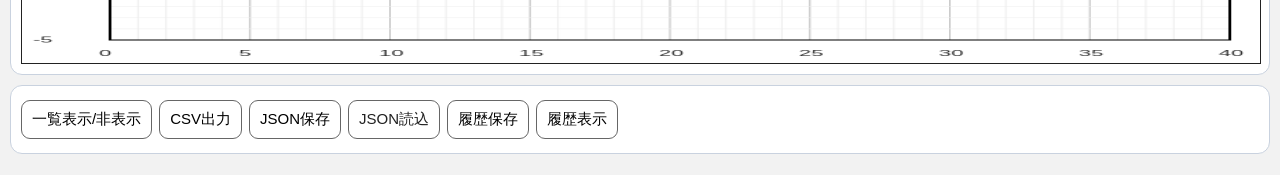
==== commit e88069c8: "v9.8 graph autofit and zero connect" ====
--- a/index.html
+++ b/index.html
@@ -3,13 +3,13 @@
 <head>
   <meta charset="utf-8">
   <meta name="viewport" content="width=device-width,initial-scale=1,maximum-scale=1,user-scalable=no">
-  <title>オートコリメーター記録 v9.7 SAFE</title>
+  <title>オートコリメーター記録 v9.8 SAFE</title>
   <link rel="manifest" href="./manifest.json">
   <link rel="stylesheet" href="./style.css">
 </head>
 <body>
 <header>
-  <div class="title">オートコリメーター記録 v9.7 SAFE</div>
+  <div class="title">オートコリメーター記録 v9.8 SAFE</div>
   <div class="topBtns">
     <button id="inputBtn">入力</button>
     <button id="shotBtn">スクショ</button>
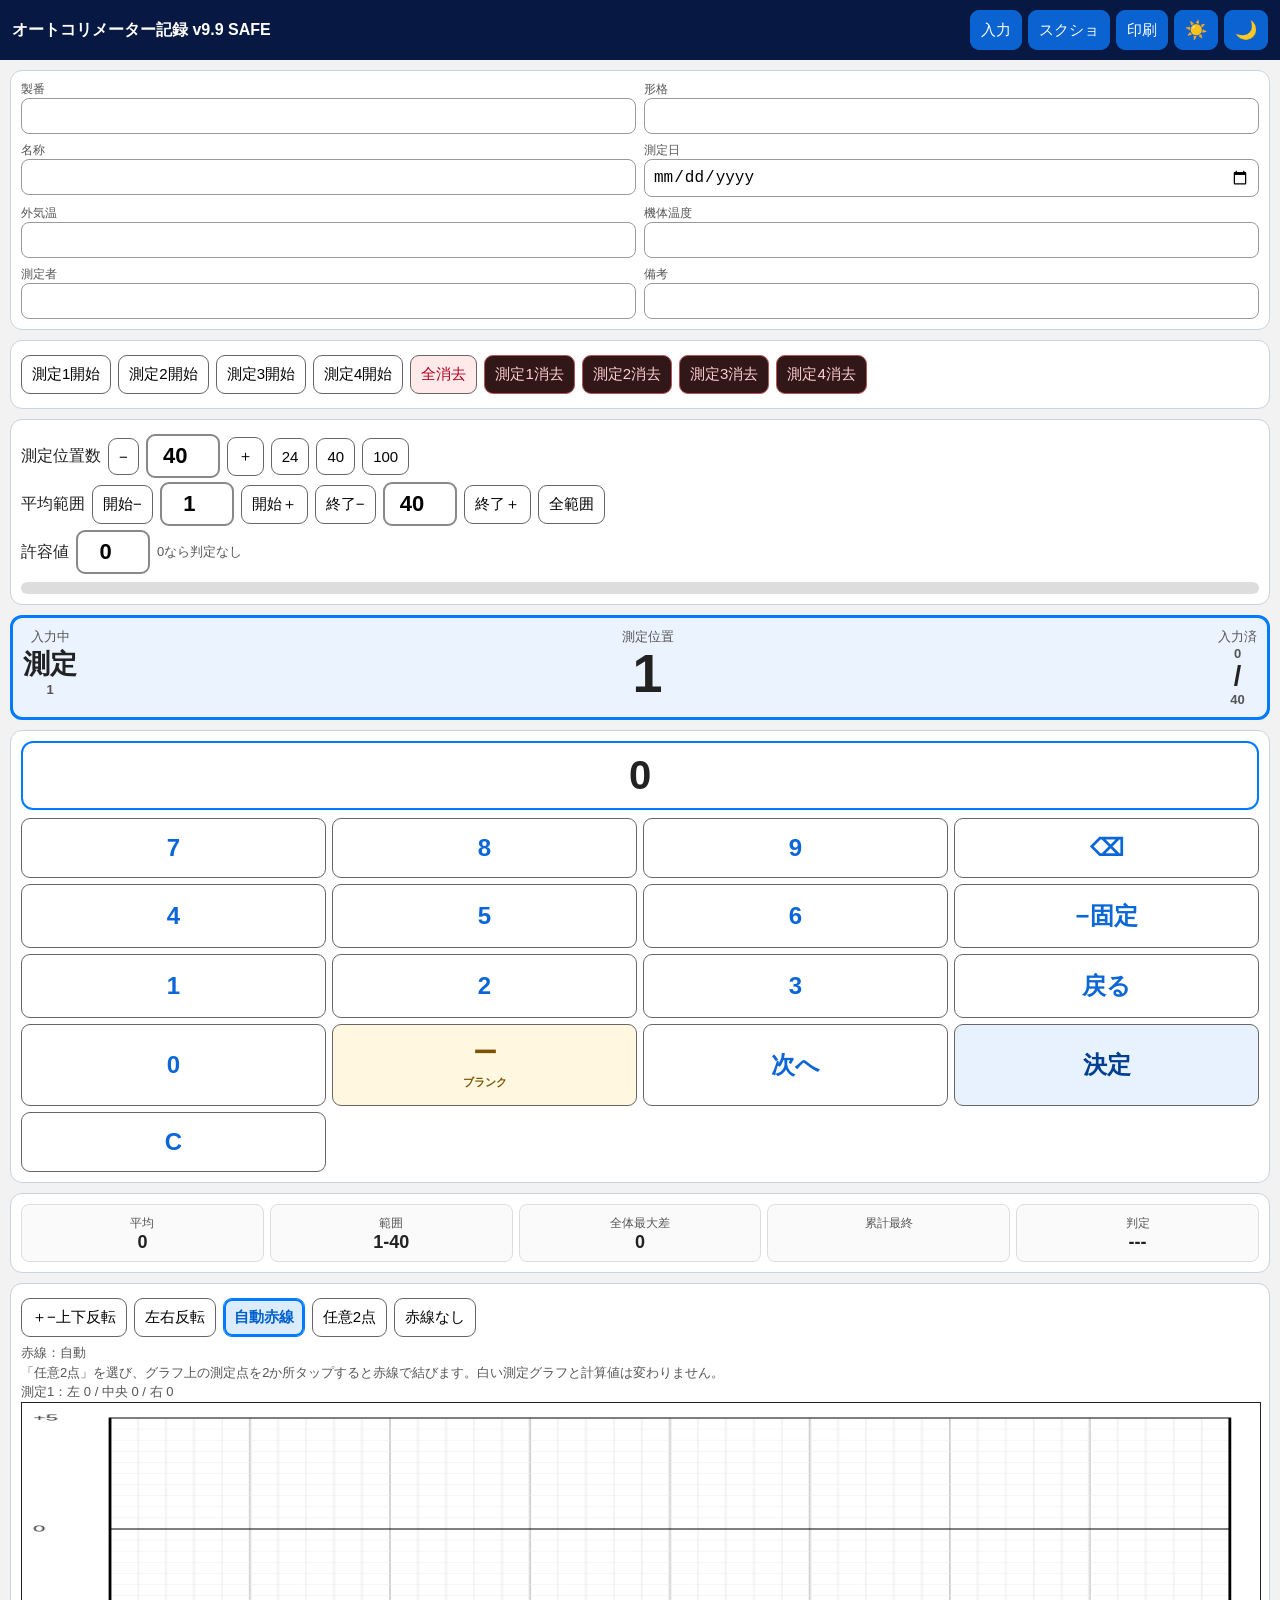
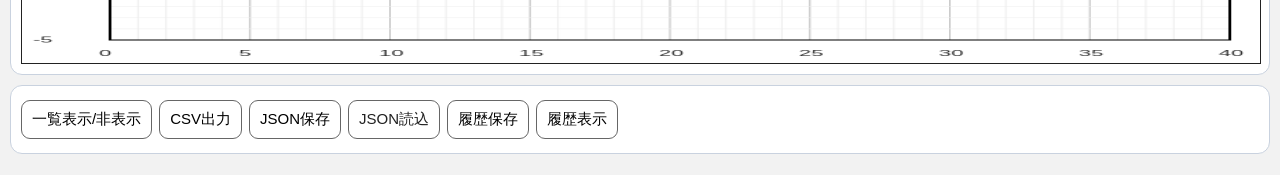
==== commit 49e4a7c7: "v9.9 PDF coordinate autofit" ====
--- a/index.html
+++ b/index.html
@@ -3,13 +3,13 @@
 <head>
   <meta charset="utf-8">
   <meta name="viewport" content="width=device-width,initial-scale=1,maximum-scale=1,user-scalable=no">
-  <title>オートコリメーター記録 v9.8 SAFE</title>
+  <title>オートコリメーター記録 v9.9 SAFE</title>
   <link rel="manifest" href="./manifest.json">
   <link rel="stylesheet" href="./style.css">
 </head>
 <body>
 <header>
-  <div class="title">オートコリメーター記録 v9.8 SAFE</div>
+  <div class="title">オートコリメーター記録 v9.9 SAFE</div>
   <div class="topBtns">
     <button id="inputBtn">入力</button>
     <button id="shotBtn">スクショ</button>
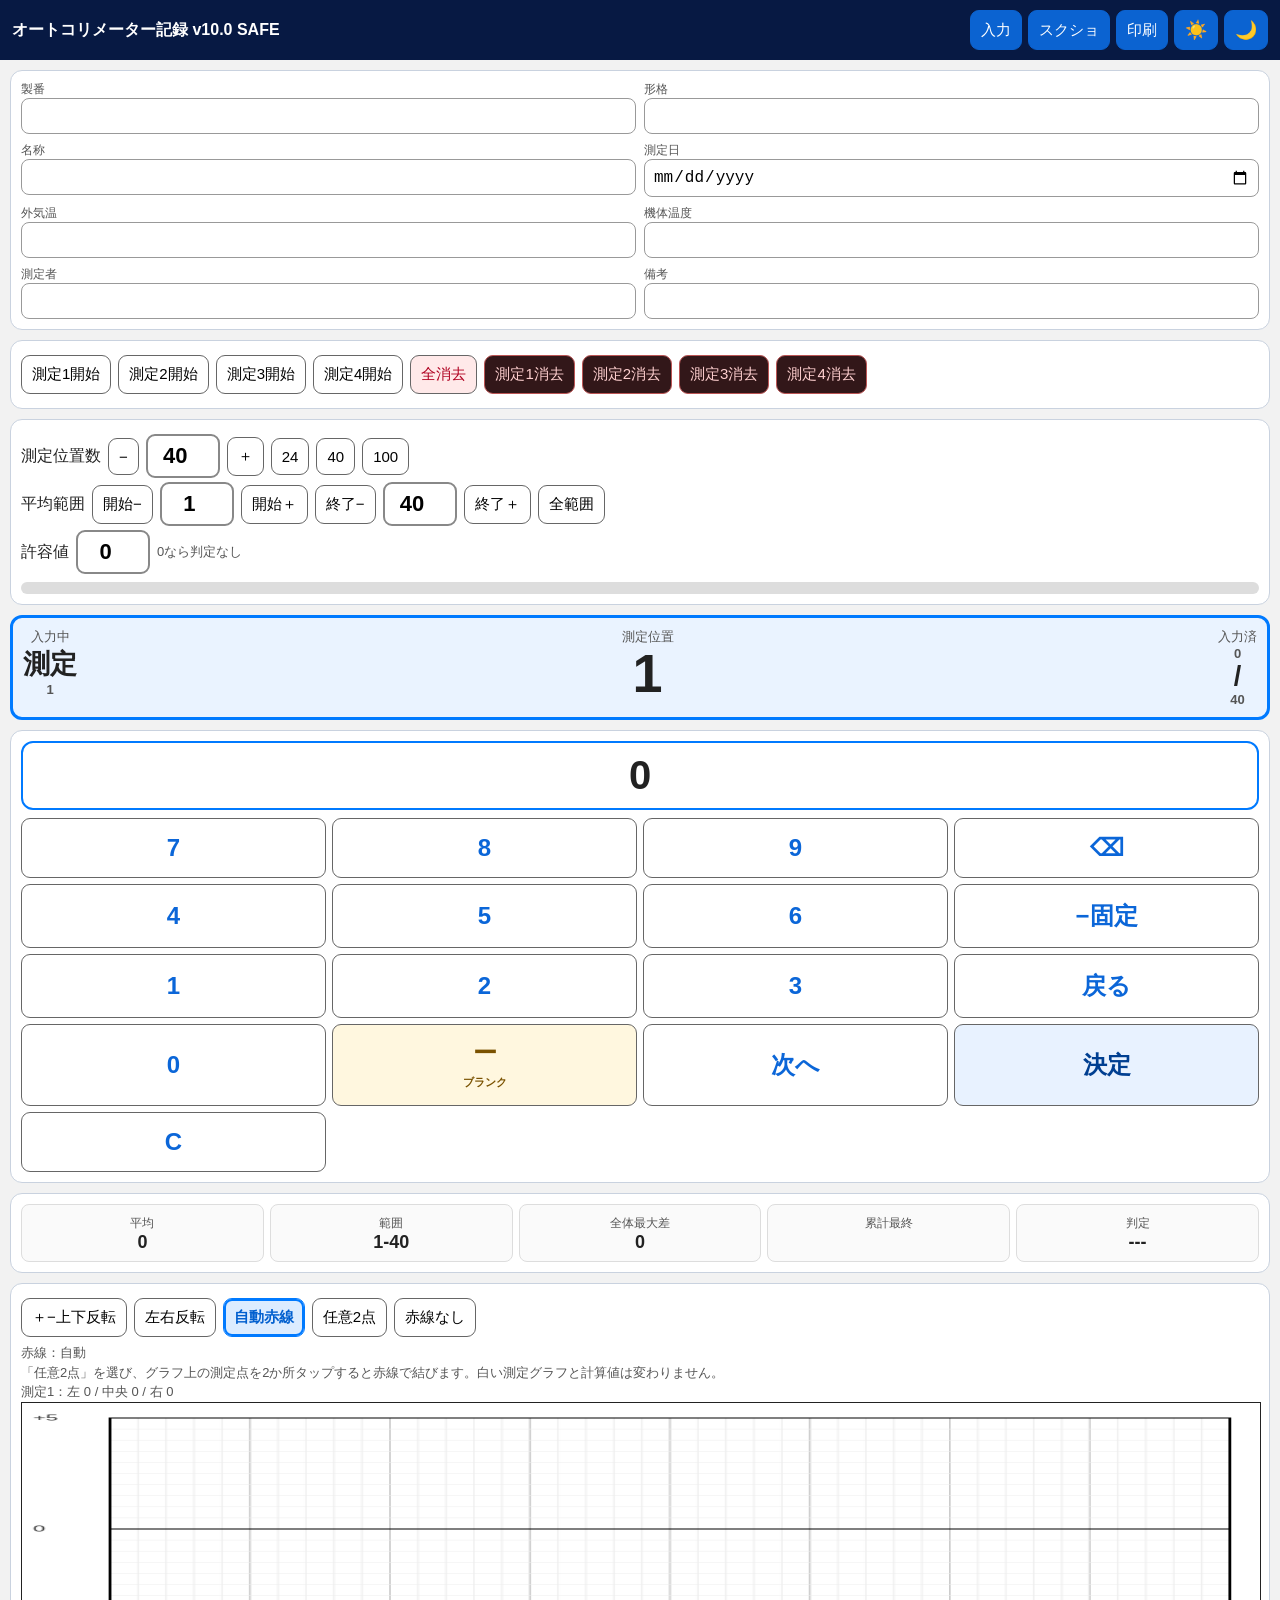
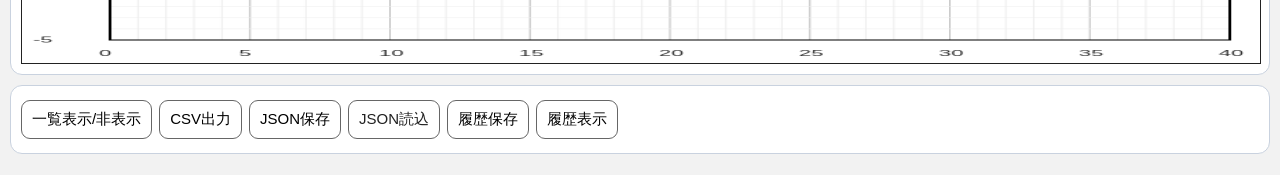
==== commit 571e9a51: "v10.0 original graph coordinate restore" ====
--- a/index.html
+++ b/index.html
@@ -3,13 +3,13 @@
 <head>
   <meta charset="utf-8">
   <meta name="viewport" content="width=device-width,initial-scale=1,maximum-scale=1,user-scalable=no">
-  <title>オートコリメーター記録 v9.9 SAFE</title>
+  <title>オートコリメーター記録 v10.0 SAFE</title>
   <link rel="manifest" href="./manifest.json">
   <link rel="stylesheet" href="./style.css">
 </head>
 <body>
 <header>
-  <div class="title">オートコリメーター記録 v9.9 SAFE</div>
+  <div class="title">オートコリメーター記録 v10.0 SAFE</div>
   <div class="topBtns">
     <button id="inputBtn">入力</button>
     <button id="shotBtn">スクショ</button>
